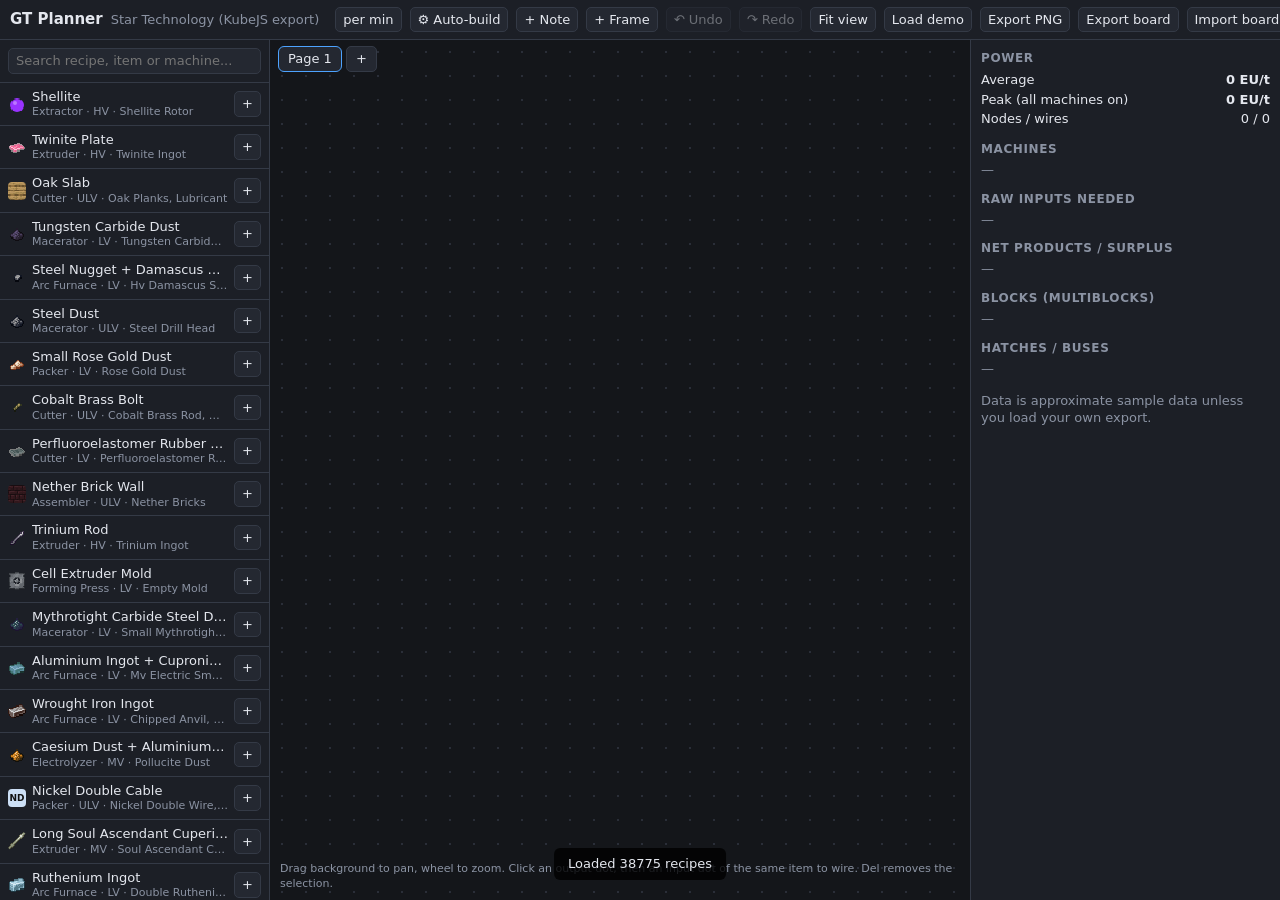
==== index.html @ 29fe749f "Add GT Planner: flowsheet and BOM calculator with bundled Star Technology data Co-Authored-By: Claud" ====
<!DOCTYPE html>
<html lang="en">
<head>
<meta charset="UTF-8">
<meta name="viewport" content="width=device-width, initial-scale=1">
<title>GT Planner</title>
<link rel="icon" href="data:image/svg+xml,%3Csvg xmlns='http://www.w3.org/2000/svg' viewBox='0 0 64 64'%3E%3Crect width='64' height='64' rx='12' fill='%2314161a'/%3E%3Cpath d='M16 20h14c8 0 6 24 16 24M16 44h14c8 0 6-24 16-24' stroke='%234da3ff' stroke-width='4' fill='none'/%3E%3Crect x='8' y='14' width='14' height='12' rx='3' fill='%234cc38a'/%3E%3Crect x='8' y='38' width='14' height='12' rx='3' fill='%234cc38a'/%3E%3Crect x='42' y='26' width='14' height='12' rx='3' fill='%23ffb454'/%3E%3C/svg%3E">
<link rel="stylesheet" href="style.css">
</head>
<body>
<header>
  <b class="logo">GT Planner</b>
  <span id="dataName" class="muted"></span>
  <span class="spacer"></span>
  <button id="btnUnit" title="Toggle rate unit">per min</button>
  <button id="btnAuto" title="Build the whole production chain for an item automatically">&#9881; Auto-build</button>
  <button id="btnNote" title="Add a sticky note">+ Note</button>
  <button id="btnFrame" title="Add a group frame (moves the nodes inside it)">+ Frame</button>
  <button id="btnUndo" title="Undo (Ctrl+Z)" disabled>&#8630; Undo</button>
  <button id="btnRedo" title="Redo (Ctrl+Y / Ctrl+Shift+Z)" disabled>&#8631; Redo</button>
  <button id="btnFit">Fit view</button>
  <button id="btnDemo">Load demo</button>
  <button id="btnPng" title="Save this page as a PNG image (Shift+click copies it to the clipboard)">Export PNG</button>
  <button id="btnExport">Export board</button>
  <button id="btnImport">Import board</button>
  <button id="btnKube" title="Import the dump written by the KubeJS script">Import KubeJS dump</button>
  <button id="btnData" title="Load a recipe dataset JSON">Load data</button>
  <button id="btnClear">Clear</button>
  <input type="file" id="fileBoard" accept=".json" hidden>
  <input type="file" id="fileData" accept=".json" hidden>
  <input type="file" id="fileKube" accept=".json" hidden>
</header>
<main>
  <aside id="left">
    <input id="search" placeholder="Search recipe, item or machine..." autocomplete="off">
    <div id="recipeList"></div>
  </aside>
  <section id="canvas">
    <div id="tabs"></div>
    <div id="world">
      <div id="frames"></div>
      <svg id="wires"></svg>
      <div id="nodes"></div>
      <div id="notes"></div>
    </div>
    <div id="hint">Drag background to pan, wheel to zoom. Click an output dot, then an input dot of the same item to wire. Del removes the selection.</div>
  </section>
  <aside id="right"><div id="summary"></div></aside>
</main>
<div id="dlg" class="dlg hidden">
  <div class="dlgbox">
    <h2 id="dlgTitle">Auto-build a chain</h2>
    <label class="lbl">Target item</label>
    <input id="dlgItem" placeholder="Search an item or fluid that some recipe produces..." autocomplete="off">
    <div id="dlgResults"></div>
    <div class="dlgrow"><label class="lbl">Rate</label><input id="dlgRate" type="number" min="0" step="any" value="1"><span id="dlgUnit" class="muted"></span></div>
    <fieldset>
      <legend>Stop at these (treat as raw materials)</legend>
      <label><input type="checkbox" id="rawIngots" checked> Ingots &amp; gems</label>
      <label><input type="checkbox" id="rawOres" checked> Ores</label>
      <label><input type="checkbox" id="rawOther" checked> Vanilla &amp; other-mod items</label>
      <label><input type="checkbox" id="rawFluids" checked> Fluids</label>
      <label><input type="checkbox" id="rawDusts"> Dusts</label>
    </fieldset>
    <div class="dlgrow"><label class="lbl">Max depth</label><input id="dlgDepth" type="number" min="1" max="15" value="8"><label class="lbl">Max nodes</label><input id="dlgMax" type="number" min="1" max="120" value="40"></div>
    <div id="dlgNote" class="muted"></div>
    <div class="dlgbtns"><button id="dlgCancel">Cancel</button><button id="dlgBuild" class="primary">Build chain</button></div>
  </div>
</div>
<div id="toast"></div>
<script src="data.js"></script>
<script src="convert.js"></script>
<script src="icons/index.js" onerror="console.info('no icons/index.js yet')"></script>
<script src="icons/textures.js" onerror="console.info('no icons/textures.js: falling back to icons/tex/*.png')"></script>
<script src="app.js"></script>
</body>
</html>
---- style.css ----
:root{--bg:#14161a;--panel:#1c1f26;--panel2:#242831;--line:#343a46;--text:#e4e7ee;--muted:#8b93a3;--acc:#4da3ff;--ok:#4cc38a;--bad:#ff6b6b;--warn:#ffb454}
*{box-sizing:border-box}
html,body{height:100%;margin:0;background:var(--bg);color:var(--text);font:13px/1.35 system-ui,Segoe UI,sans-serif}
header{display:flex;align-items:center;gap:8px;padding:6px 10px;background:var(--panel);border-bottom:1px solid var(--line);height:40px;overflow-x:auto;white-space:nowrap}
header button,header .logo,header .muted{flex:none;white-space:nowrap}
.logo{font-size:15px}.muted{color:var(--muted)}.spacer{flex:1}
button,select,input{font:inherit;color:var(--text);background:var(--panel2);border:1px solid var(--line);border-radius:5px;padding:3px 7px}
button{cursor:pointer}button:hover{border-color:var(--acc)}
main{display:flex;height:calc(100% - 40px)}
aside{background:var(--panel);overflow:auto}
#left{width:270px;border-right:1px solid var(--line);display:flex;flex-direction:column}
#left input{margin:8px;width:calc(100% - 16px)}
#recipeList{flex:1;overflow:auto}
.rec{display:flex;gap:6px;align-items:center;padding:5px 8px;border-top:1px solid var(--line);cursor:pointer}
.rec:hover{background:var(--panel2)}
.rec .t{flex:1;min-width:0}.rec .t div{white-space:nowrap;overflow:hidden;text-overflow:ellipsis}
.rec .m{font-size:11px;color:var(--muted)}
#right{width:310px;border-left:1px solid var(--line);padding:10px}
#canvas{flex:1;position:relative;overflow:hidden;background:radial-gradient(#2a2e38 1px,transparent 1px) 0 0/24px 24px;cursor:grab}
#canvas.panning{cursor:grabbing}
#world{position:absolute;left:0;top:0;transform-origin:0 0}
#wires{position:absolute;left:0;top:0;width:1px;height:1px;overflow:visible;z-index:0}
#nodes{position:absolute;left:0;top:0;z-index:1}
#frames,#notes{position:absolute;left:0;top:0}
#frames{z-index:0}#wires{z-index:1}#nodes{z-index:2}#notes{z-index:3}
.frame{position:absolute;border:2px dashed var(--fc);border-radius:10px;background:color-mix(in srgb,var(--fc) 8%,transparent);pointer-events:none}
.frame.sel{border-style:solid}
.fh{pointer-events:auto;display:flex;align-items:center;gap:8px;height:30px;padding:0 8px;background:color-mix(in srgb,var(--fc) 30%,var(--panel));border-radius:8px 8px 0 0;cursor:move}
.fh input{flex:1;min-width:60px;background:transparent;border:1px solid transparent;font-weight:600;padding:1px 4px}
.fh input:focus{border-color:var(--line);background:var(--bg)}
.fs{color:var(--muted);font-size:11px;white-space:nowrap}
.dot{width:12px;height:12px;border-radius:50%;background:var(--fc,#888);border:2px solid #fff6;cursor:pointer;flex:none}
.x{cursor:pointer;color:var(--muted)}.x:hover{color:var(--bad)}
.resize{pointer-events:auto;position:absolute;right:0;bottom:0;width:16px;height:16px;cursor:nwse-resize;background:linear-gradient(135deg,transparent 50%,#fff8 50%);border-radius:0 0 8px 0}
.note{position:absolute;border-radius:6px;box-shadow:0 3px 10px #0007;color:#1d1d1d;display:flex;flex-direction:column;border:2px solid transparent}
.note.sel{border-color:#fff}
.nth{height:22px;display:flex;align-items:center;justify-content:space-between;padding:0 6px;background:#0002;border-radius:4px 4px 0 0;cursor:move}
.note .dot{background:#0004}.note .x{color:#0007}
.note textarea{flex:1;resize:none;border:0;background:transparent;color:#1d1d1d;padding:6px 8px;font:inherit;outline:none}
.note textarea::placeholder{color:#0006}
.seg{display:flex;margin-bottom:8px}
.seg button{flex:1;border-radius:0;padding:4px 6px;font-size:12px}
.seg button:first-child{border-radius:6px 0 0 6px}.seg button:last-child{border-radius:0 6px 6px 0;border-left:0}
.seg button.on{background:var(--acc);border-color:var(--acc);color:#04101f;font-weight:600}
.chk{display:flex;gap:6px;align-items:flex-start;font-size:11px;color:var(--muted);margin-bottom:6px;cursor:pointer}
.chk input{margin-top:2px}
table.pg{width:100%;border-collapse:collapse;font-size:12px}
table.pg td{padding:3px 4px;border-top:1px solid var(--line);white-space:nowrap}
table.pg td:first-child{white-space:normal;font-weight:600;max-width:90px;overflow:hidden;text-overflow:ellipsis}
table.pg td:not(:first-child){color:var(--muted);text-align:right}
table.pg tr{cursor:pointer}table.pg tr:hover{background:var(--panel2)}table.pg tr.cur td:first-child{color:var(--acc)}
.hidden{display:none!important}
.dlg{position:fixed;inset:0;background:#000a;z-index:50;display:flex;align-items:center;justify-content:center}
.dlgbox{background:var(--panel);border:1px solid var(--line);border-radius:10px;padding:16px;width:min(480px,92vw);max-height:92vh;overflow:auto;box-shadow:0 10px 40px #000a}
.dlgbox h2{margin:0 0 10px;font-size:16px}
.dlgbox .lbl{display:block;color:var(--muted);font-size:12px;margin:8px 0 3px}
.dlgbox input[type=text],.dlgbox>input{width:100%}
.dlgrow{display:flex;align-items:center;gap:8px}.dlgrow .lbl{margin:0}.dlgrow input{width:90px}
.dlgbox fieldset{border:1px solid var(--line);border-radius:6px;margin:12px 0 4px;padding:6px 10px;display:flex;flex-wrap:wrap;gap:4px 14px}
.dlgbox legend{color:var(--muted);font-size:11px;padding:0 4px}
.dlgbox fieldset label{display:flex;align-items:center;gap:5px;font-size:12px}
#dlgResults{max-height:190px;overflow:auto;border:1px solid var(--line);border-radius:6px;margin-top:4px}
#dlgResults:empty{display:none}
#dlgResults div{display:flex;align-items:center;gap:7px;padding:4px 8px;cursor:pointer}
#dlgResults div:hover,#dlgResults div.on{background:var(--panel2)}
#dlgNote{margin:8px 0;min-height:16px;font-size:12px}
.dlgbtns{display:flex;justify-content:flex-end;gap:8px;margin-top:10px}
button.primary{background:var(--acc);border-color:var(--acc);color:#04101f;font-weight:600}
.mini{padding:0 5px;margin-left:6px;font-size:11px;line-height:16px}
#tabs{position:absolute;top:6px;left:8px;right:8px;z-index:5;display:flex;gap:4px;flex-wrap:wrap;cursor:default}
.tab{display:flex;align-items:center;gap:6px;padding:3px 9px;background:var(--panel);border:1px solid var(--line);border-radius:6px;cursor:pointer;user-select:none}
.tab.on{border-color:var(--acc);background:var(--panel2)}
.tab b{color:var(--muted);font-weight:400}.tab b:hover{color:var(--bad)}
#btnAddPage{padding:3px 9px}
button:disabled{opacity:.4;cursor:default}button:disabled:hover{border-color:var(--line)}
#hint{position:absolute;left:10px;bottom:8px;color:var(--muted);font-size:11px;pointer-events:none}
.wire{fill:none;stroke:#5b6a85;stroke-width:2.5}
.wire.bad{stroke:var(--bad)}.wire.sel{stroke:var(--acc);stroke-width:4}.wire.cyc{stroke:var(--warn);stroke-dasharray:5 4}
.wirehit{fill:none;stroke:transparent;stroke-width:14;pointer-events:stroke;cursor:pointer}
.wirelbl{fill:var(--muted);font-size:11px;text-anchor:middle;paint-order:stroke;stroke:var(--bg);stroke-width:3px}
.temp{fill:none;stroke:var(--acc);stroke-width:2;stroke-dasharray:4 4}
.node{position:absolute;width:260px;background:var(--panel);border:1px solid var(--line);border-radius:7px;box-shadow:0 2px 8px #0006;cursor:default}
.node.module{border-color:#8f5cc4;box-shadow:0 2px 8px #0006,0 0 0 2px #8f5cc455}
.badge.mod{background:#7a4db0;color:#fff;letter-spacing:.04em}
.nh .x{margin-left:4px}
.node.sel{border-color:var(--acc)}.node.broken{border-color:var(--bad)}
.nh{height:28px;display:flex;align-items:center;gap:6px;padding:0 6px;background:var(--panel2);border-radius:7px 7px 0 0;cursor:move;overflow:hidden}
.nh .nm{flex:1;white-space:nowrap;overflow:hidden;text-overflow:ellipsis;font-weight:600}
.nh .x{cursor:pointer;color:var(--muted)}.nh .x:hover{color:var(--bad)}
.badge{font-size:10px;padding:0 5px;border-radius:3px;background:#3b4660;color:#cfe0ff}
.nc{height:26px;display:flex;gap:4px;align-items:center;padding:0 6px}
.nc select,.nc input{padding:1px 3px;font-size:12px;height:21px}
.nc select.grow,.nc input.grow{flex:1;min-width:0}
.nc input[type=number]{width:70px}.nc label{font-size:11px;color:var(--muted)}
.ns{height:20px;padding:0 8px;font-size:11px;color:var(--muted);white-space:nowrap;overflow:hidden}
.ns b{color:var(--text)}
.row{position:absolute;left:0;right:0;height:24px;display:flex;align-items:center;font-size:12px}
.row .a,.row .b{width:50%;padding:0 10px;display:flex;align-items:center;gap:4px;overflow:hidden;white-space:nowrap}
.row .b{justify-content:flex-end}
.row .r{color:var(--muted);font-size:11px}.row .r.bad{color:var(--bad)}.row .r.ok{color:var(--ok)}
.port{position:absolute;width:12px;height:12px;border-radius:50%;background:#6c7a94;border:2px solid var(--panel);cursor:pointer;z-index:3}
.port:hover,.port.valid{background:var(--acc)}.port.pend{background:var(--ok)}.port.dim{opacity:.25}
.ico{display:inline-flex;align-items:center;justify-content:center;width:18px;height:18px;border-radius:4px;font-size:9px;font-weight:700;color:#fff;position:relative;flex:none;overflow:hidden}
.ico canvas{width:100%;height:100%;image-rendering:pixelated}
h3{margin:12px 0 4px;font-size:12px;text-transform:uppercase;letter-spacing:.05em;color:var(--muted)}
h3:first-child{margin-top:0}
.li{display:flex;align-items:center;gap:6px;padding:2px 0}.li .n{flex:1}.li .v{color:var(--muted)}
.kv{display:flex;justify-content:space-between;padding:1px 0}
.bad{color:var(--bad)}.ok{color:var(--ok)}
#toast{position:fixed;bottom:20px;left:50%;transform:translateX(-50%);background:#000c;padding:7px 14px;border-radius:6px;opacity:0;transition:opacity .2s;pointer-events:none}
#toast.on{opacity:1}
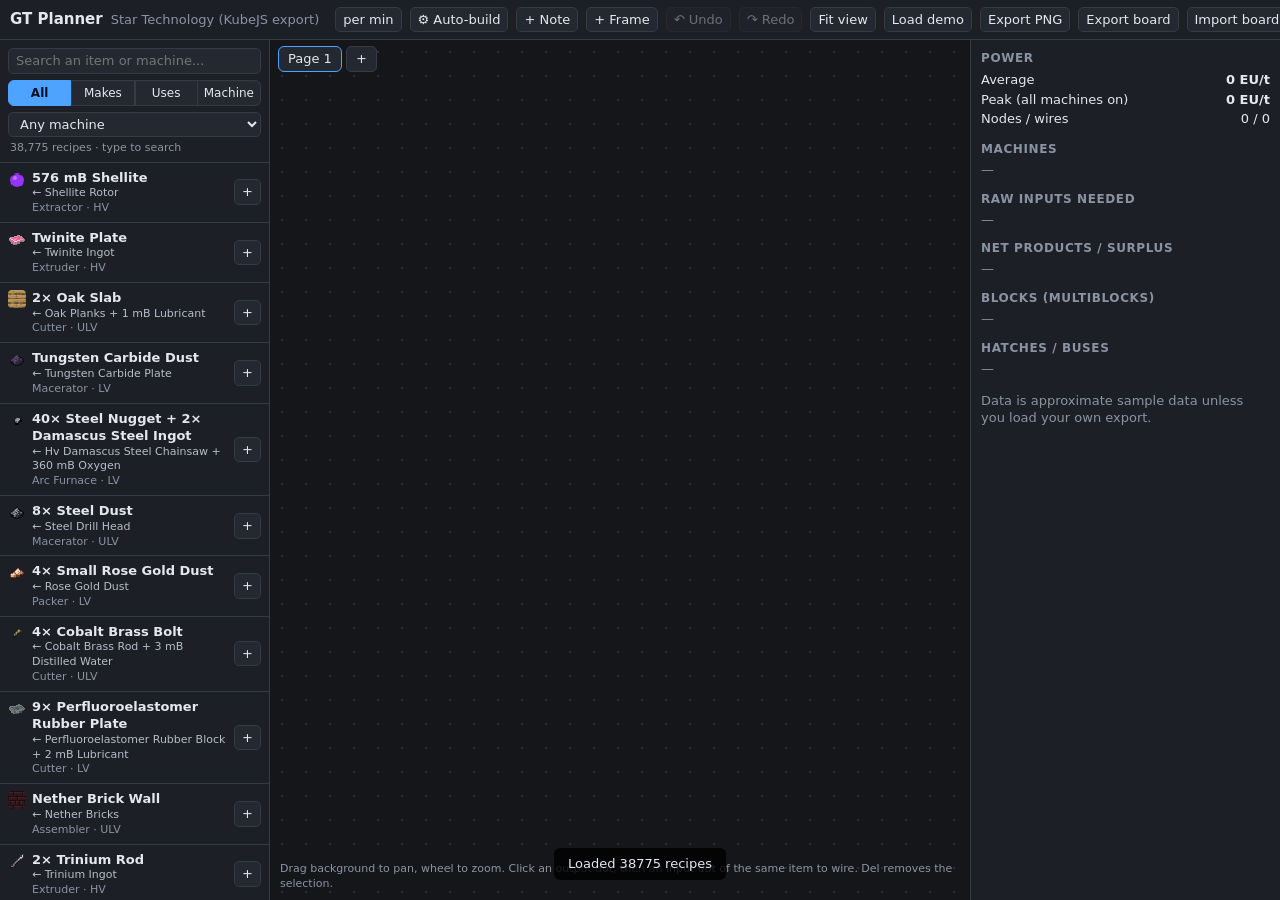
==== commit f87539dc: "Recipe search: choose Makes / Uses / Machine / All, machine filter, full recipe rows with highlights" ====
--- a/index.html
+++ b/index.html
@@ -32,8 +32,17 @@
 </header>
 <main>
   <aside id="left">
-    <input id="search" placeholder="Search recipe, item or machine..." autocomplete="off">
+    <input id="search" placeholder="Search an item or machine..." autocomplete="off">
+    <div class="seg" id="searchMode" title="What to search in">
+      <button data-m="all" class="on" title="Match the item names (made or used) and the machine">All</button>
+      <button data-m="out" title="Recipes that MAKE this item">Makes</button>
+      <button data-m="in" title="Recipes that USE this item as an ingredient">Uses</button>
+      <button data-m="machine" title="Search by machine name">Machine</button>
+    </div>
+    <select id="machineFilter" title="Only show recipes for one machine"><option value="">Any machine</option></select>
+    <div id="searchInfo" class="muted"></div>
     <div id="recipeList"></div>
+    <div id="leftResize" title="Drag to resize this panel"></div>
   </aside>
   <section id="canvas">
     <div id="tabs"></div>
--- a/style.css
+++ b/style.css
@@ -8,13 +8,25 @@
 button{cursor:pointer}button:hover{border-color:var(--acc)}
 main{display:flex;height:calc(100% - 40px)}
 aside{background:var(--panel);overflow:auto}
-#left{width:270px;border-right:1px solid var(--line);display:flex;flex-direction:column}
-#left input{margin:8px;width:calc(100% - 16px)}
+#left{width:var(--lw,270px);flex:none;position:relative;border-right:1px solid var(--line);display:flex;flex-direction:column}
+#left input{margin:8px 8px 6px;width:calc(100% - 16px)}
+#left .seg{margin:0 8px 6px}
+#left select{margin:0 8px 4px;width:calc(100% - 16px)}
+#searchInfo{padding:0 10px 6px;font-size:11px}
+#leftResize{position:absolute;top:0;bottom:0;right:-3px;width:6px;cursor:col-resize;z-index:6}
+#leftResize:hover{background:#4da3ff55}
 #recipeList{flex:1;overflow:auto}
-.rec{display:flex;gap:6px;align-items:center;padding:5px 8px;border-top:1px solid var(--line);cursor:pointer}
+.rec{display:flex;gap:6px;align-items:flex-start;padding:6px 8px;border-top:1px solid var(--line);cursor:pointer}
 .rec:hover{background:var(--panel2)}
-.rec .t{flex:1;min-width:0}.rec .t div{white-space:nowrap;overflow:hidden;text-overflow:ellipsis}
+.rec .ico{margin-top:1px}
+.rec .t{flex:1;min-width:0}.rec .t div{white-space:normal;overflow-wrap:anywhere}
+.rec .o{font-weight:600}
+.rec .o,.rec .i{display:-webkit-box;-webkit-line-clamp:2;-webkit-box-orient:vertical;overflow:hidden}
+.rec .i{font-size:11px;color:#b7bdca}
 .rec .m{font-size:11px;color:var(--muted)}
+.rec button{align-self:center}
+mark{background:#4da3ff55;color:inherit;border-radius:2px;padding:0 1px}
+button.more{display:block;width:calc(100% - 16px);margin:8px;padding:6px}
 #right{width:310px;border-left:1px solid var(--line);padding:10px}
 #canvas{flex:1;position:relative;overflow:hidden;background:radial-gradient(#2a2e38 1px,transparent 1px) 0 0/24px 24px;cursor:grab}
 #canvas.panning{cursor:grabbing}
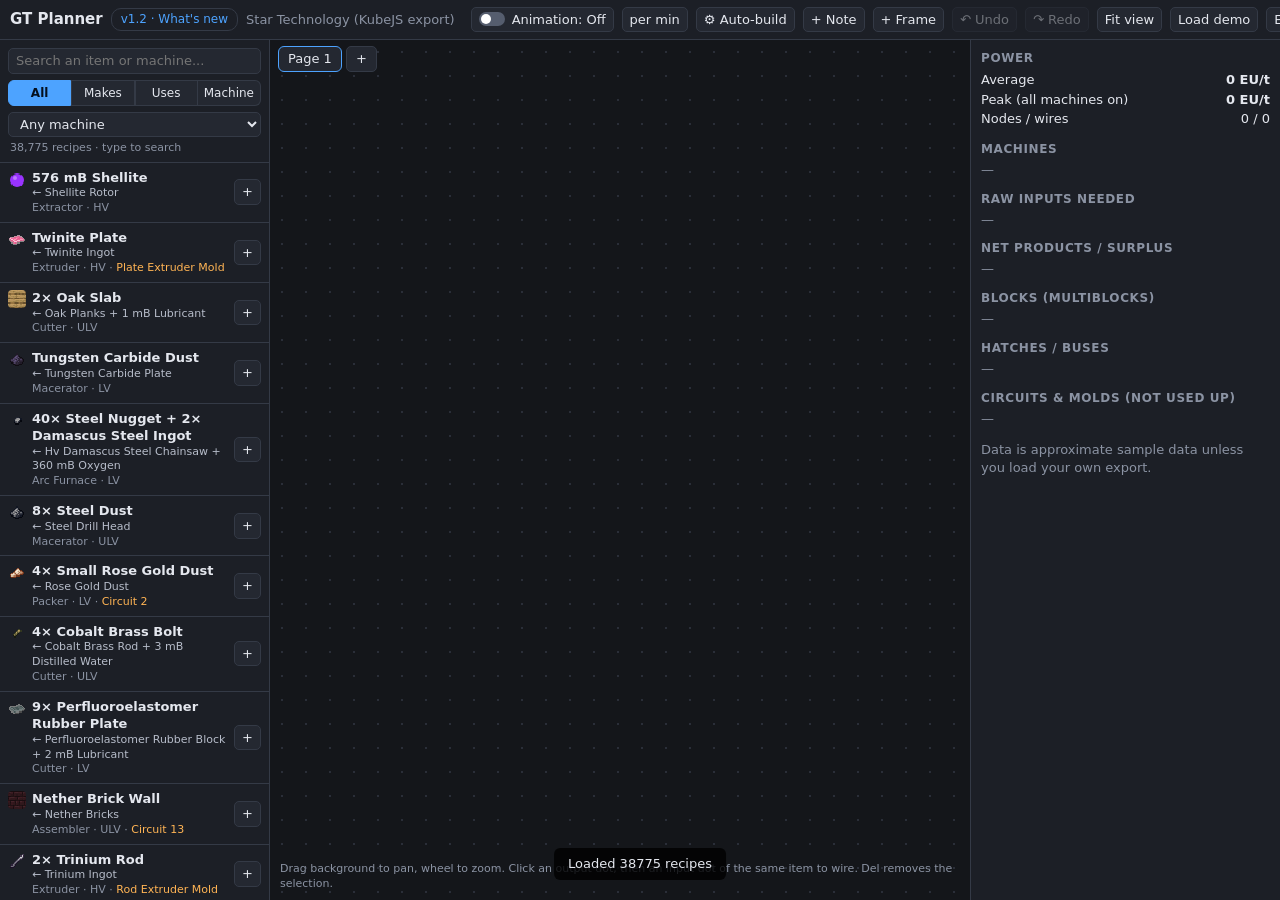
==== commit beea7e71: "v1.2: flow animation, programmed circuits and molds, What's new page - Animate mode with On/Off swit" ====
--- a/index.html
+++ b/index.html
@@ -10,8 +10,10 @@
 <body>
 <header>
   <b class="logo">GT Planner</b>
+  <a id="verLink" href="changelog.html" target="_blank" title="See what changed in each version">v1.2 &middot; What's new</a>
   <span id="dataName" class="muted"></span>
   <span class="spacer"></span>
+  <button id="btnSim" role="switch" aria-checked="false" title="Turn the flow animation on or off: watch items move through the machines and see how long the first product takes"><span class="sw"></span><span id="simLabel">Animation: Off</span></button>
   <button id="btnUnit" title="Toggle rate unit">per min</button>
   <button id="btnAuto" title="Build the whole production chain for an item automatically">&#9881; Auto-build</button>
   <button id="btnNote" title="Add a sticky note">+ Note</button>
@@ -52,6 +54,19 @@
       <div id="nodes"></div>
       <div id="notes"></div>
     </div>
+    <canvas id="simcv"></canvas>
+    <div id="simbar" class="hidden">
+      <div class="sbrow">
+        <button id="simPlay">&#9208; Pause</button>
+        <button id="simRestart" title="Start again from an empty factory">&#8634; Restart</button>
+        <label>Speed <select id="simSpeed"><option value="1">1&#215; real time</option><option value="5" selected>5&#215;</option><option value="20">20&#215;</option><option value="60">60&#215; (1 min per second)</option><option value="600">600&#215; (10 min per second)</option></select></label>
+        <label title="Turn off the moving pulses and progress bars; the clock and numbers keep running"><input type="checkbox" id="simVisual" checked> Show pulses</label>
+        <label title="Off: machines work at the planned rate, matching the cards. On: every whole machine runs whenever it has input."><input type="checkbox" id="simFull"> Machines at full speed</label>
+        <b id="simClock" title="Time inside the factory">0:00.0</b>
+        <button id="simClose" title="Stop the animation">&#10005;</button>
+      </div>
+      <div id="simStats"></div>
+    </div>
     <div id="hint">Drag background to pan, wheel to zoom. Click an output dot, then an input dot of the same item to wire. Del removes the selection.</div>
   </section>
   <aside id="right"><div id="summary"></div></aside>
@@ -81,6 +96,7 @@
 <script src="convert.js"></script>
 <script src="icons/index.js" onerror="console.info('no icons/index.js yet')"></script>
 <script src="icons/textures.js" onerror="console.info('no icons/textures.js: falling back to icons/tex/*.png')"></script>
+<script src="sim.js"></script>
 <script src="app.js"></script>
 </body>
 </html>
--- a/style.css
+++ b/style.css
@@ -61,6 +61,25 @@
 table.pg td:first-child{white-space:normal;font-weight:600;max-width:90px;overflow:hidden;text-overflow:ellipsis}
 table.pg td:not(:first-child){color:var(--muted);text-align:right}
 table.pg tr{cursor:pointer}table.pg tr:hover{background:var(--panel2)}table.pg tr.cur td:first-child{color:var(--acc)}
+#simcv{position:absolute;inset:0;width:100%;height:100%;pointer-events:none;z-index:4}
+#simbar{position:absolute;left:8px;right:8px;bottom:8px;margin:0 auto;max-width:760px;z-index:7;background:#1c1f26f2;border:1px solid var(--line);border-radius:9px;padding:8px 10px;cursor:default;box-shadow:0 4px 18px #0008}
+.sbrow{display:flex;flex-wrap:wrap;align-items:center;gap:8px;font-size:12px}
+.sbrow label{display:flex;align-items:center;gap:5px}
+#simClock{margin-left:auto;font-variant-numeric:tabular-nums;font-size:15px}
+#simStats{margin-top:6px;font-size:12px}
+#simStats>.muted{font-size:11px;margin-top:3px}
+.simrow{display:flex;flex-wrap:wrap;align-items:center;gap:4px 12px;padding:2px 0}
+.simrow .n{font-weight:600;margin-left:-6px}
+.needrow{position:absolute;left:1px;right:1px;height:24px;display:flex;align-items:center;gap:12px;padding:0 9px;font-size:11px;background:#ffb4541f;white-space:nowrap;overflow:hidden}
+.needrow>span:first-child{color:var(--warn)}
+.need{display:inline-flex;align-items:center;gap:5px}
+.needtag{color:var(--warn)}
+#btnSim{display:inline-flex;align-items:center;gap:7px}
+#btnSim .sw{width:26px;height:14px;border-radius:8px;background:#555d6e;position:relative;flex:none}
+#btnSim .sw::after{content:"";position:absolute;top:2px;left:2px;width:10px;height:10px;border-radius:50%;background:#fff;transition:left .15s}
+#btnSim.on{border-color:var(--ok)}#btnSim.on .sw{background:var(--ok)}#btnSim.on .sw::after{left:14px}
+#verLink{flex:none;color:var(--acc);text-decoration:none;font-size:12px;border:1px solid var(--line);border-radius:10px;padding:2px 9px}
+#verLink:hover{border-color:var(--acc)}
 .hidden{display:none!important}
 .dlg{position:fixed;inset:0;background:#000a;z-index:50;display:flex;align-items:center;justify-content:center}
 .dlgbox{background:var(--panel);border:1px solid var(--line);border-radius:10px;padding:16px;width:min(480px,92vw);max-height:92vh;overflow:auto;box-shadow:0 10px 40px #000a}
